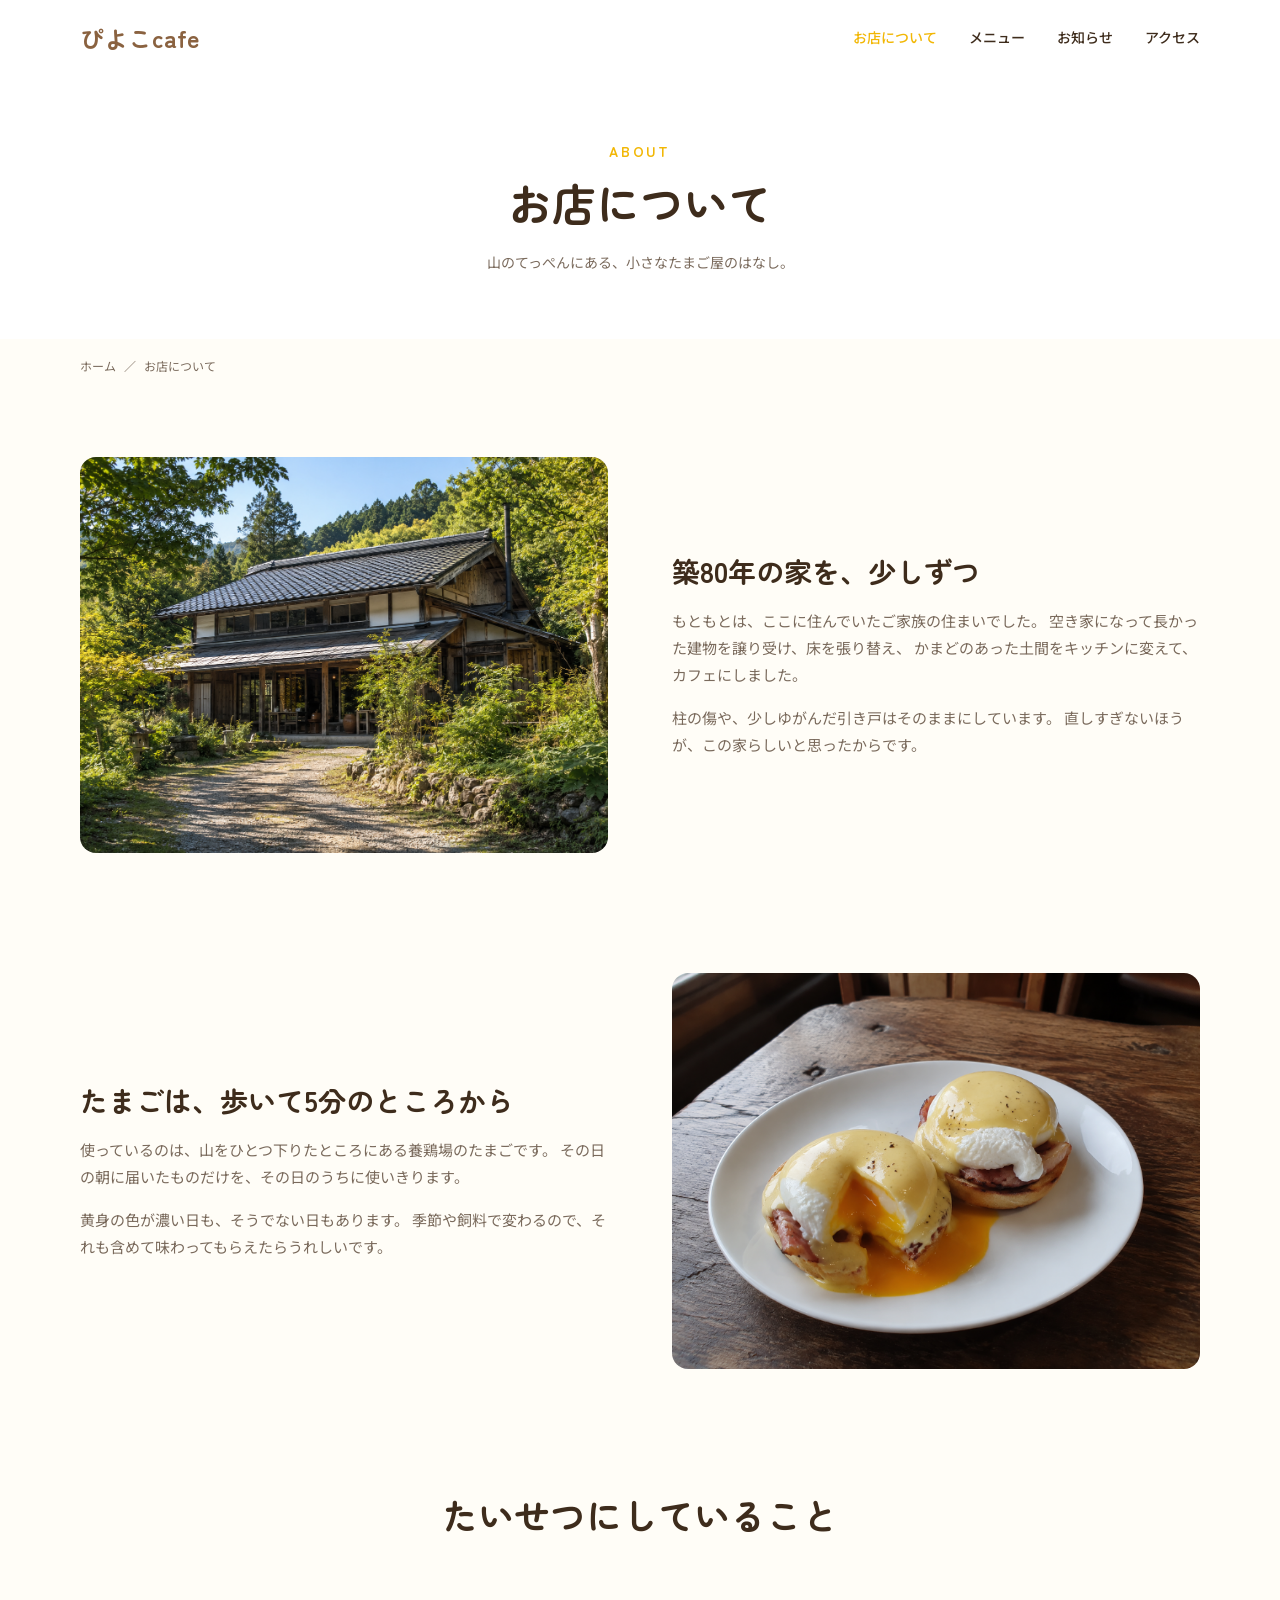
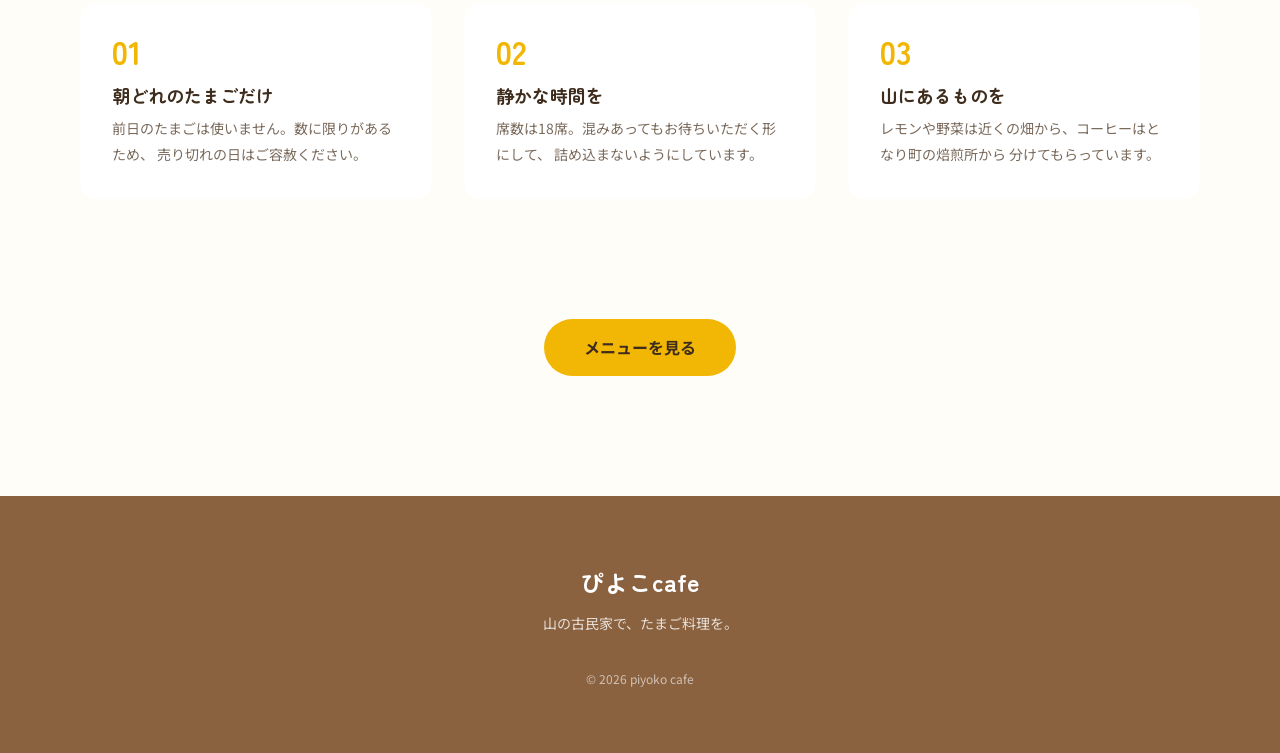
==== static/about.html @ 579f7ea4 "下層ページ4枚を追加し、トップのナビを整理" ====
<!doctype html>
<html lang="ja">
  <head>
    <meta charset="UTF-8" />
    <meta name="viewport" content="width=device-width, initial-scale=1" />
    <title>お店について｜ぴよこcafe</title>
    <meta
      name="description"
      content="築80年の古民家を改装したぴよこcafeのなりたちと、たまごへのこだわりについてご紹介します。"
    />
    <link rel="preconnect" href="https://fonts.googleapis.com" />
    <link rel="preconnect" href="https://fonts.gstatic.com" crossorigin />
    <link
      href="https://fonts.googleapis.com/css2?family=Zen+Maru+Gothic:wght@500;700&family=Noto+Sans+JP:wght@400;500;700&display=swap"
      rel="stylesheet"
    />
    <link rel="stylesheet" href="css/style.css" />
  </head>
  <body>
    <header class="header">
      <div class="container header__inner">
        <a class="header__logo" href="index.html">ぴよこcafe</a>

        <button
          class="hamburger"
          id="hamburger"
          aria-label="メニューを開く"
          aria-expanded="false"
        >
          <span></span>
          <span></span>
          <span></span>
        </button>

        <nav class="nav" id="nav">
          <ul class="nav__list">
            <li><a class="is-current" href="about.html">お店について</a></li>
            <li><a href="menu.html">メニュー</a></li>
            <li><a href="news.html">お知らせ</a></li>
            <li><a href="access.html">アクセス</a></li>
          </ul>
        </nav>
      </div>
    </header>

    <main>
      <section class="page-header">
        <div class="container">
          <p class="section__label">ABOUT</p>
          <h1 class="page-header__title">お店について</h1>
          <p class="page-header__text">
            山のてっぺんにある、小さなたまご屋のはなし。
          </p>
        </div>
      </section>

      <nav class="breadcrumb" aria-label="パンくずリスト">
        <div class="container">
          <ol class="breadcrumb__list">
            <li class="breadcrumb__item"><a href="index.html">ホーム</a></li>
            <li class="breadcrumb__item" aria-current="page">お店について</li>
          </ol>
        </div>
      </nav>

      <section class="about">
        <div class="container">
          <div class="about-story">
            <img
              class="about-story__image"
              src="images/exterior.png"
              alt="山の中にあるぴよこcafeの外観"
              loading="lazy"
            />
            <div class="about-story__body">
              <h2 class="about-story__title">築80年の家を、少しずつ</h2>
              <p class="about-story__text">
                もともとは、ここに住んでいたご家族の住まいでした。
                空き家になって長かった建物を譲り受け、床を張り替え、
                かまどのあった土間をキッチンに変えて、カフェにしました。
              </p>
              <p class="about-story__text">
                柱の傷や、少しゆがんだ引き戸はそのままにしています。
                直しすぎないほうが、この家らしいと思ったからです。
              </p>
            </div>
          </div>

          <div class="about-story about-story--reverse">
            <img
              class="about-story__image"
              src="images/menu-benedict.png"
              alt="エッグベネディクト"
              loading="lazy"
            />
            <div class="about-story__body">
              <h2 class="about-story__title">
                たまごは、歩いて5分のところから
              </h2>
              <p class="about-story__text">
                使っているのは、山をひとつ下りたところにある養鶏場のたまごです。
                その日の朝に届いたものだけを、その日のうちに使いきります。
              </p>
              <p class="about-story__text">
                黄身の色が濃い日も、そうでない日もあります。
                季節や飼料で変わるので、それも含めて味わってもらえたらうれしいです。
              </p>
            </div>
          </div>

          <div class="about-points">
            <h2 class="section__title">たいせつにしていること</h2>
            <ul class="about-points__list">
              <li class="about-point">
                <p class="about-point__number">01</p>
                <h3 class="about-point__title">朝どれのたまごだけ</h3>
                <p class="about-point__text">
                  前日のたまごは使いません。数に限りがあるため、
                  売り切れの日はご容赦ください。
                </p>
              </li>
              <li class="about-point">
                <p class="about-point__number">02</p>
                <h3 class="about-point__title">静かな時間を</h3>
                <p class="about-point__text">
                  席数は18席。混みあってもお待ちいただく形にして、
                  詰め込まないようにしています。
                </p>
              </li>
              <li class="about-point">
                <p class="about-point__number">03</p>
                <h3 class="about-point__title">山にあるものを</h3>
                <p class="about-point__text">
                  レモンや野菜は近くの畑から、コーヒーはとなり町の焙煎所から
                  分けてもらっています。
                </p>
              </li>
            </ul>
          </div>

          <div class="about-cta">
            <a class="button" href="menu.html">メニューを見る</a>
          </div>
        </div>
      </section>
    </main>

    <footer class="footer">
      <div class="container footer__inner">
        <p class="footer__logo">ぴよこcafe</p>
        <p class="footer__text">山の古民家で、たまご料理を。</p>
        <p class="footer__copyright">&copy; 2026 piyoko cafe</p>
      </div>
    </footer>

    <script>
      const hamburger = document.getElementById("hamburger");
      const nav = document.getElementById("nav");

      const toggleNav = () => {
        hamburger.classList.toggle("is-open");
        nav.classList.toggle("is-open");

        document.body.classList.toggle("is-fixed");
        const isOpen = hamburger.classList.contains("is-open");
        hamburger.setAttribute("aria-expanded", isOpen);
      };

      hamburger.addEventListener("click", toggleNav);

      nav.querySelectorAll("a").forEach((link) => {
        link.addEventListener("click", () => {
          if (nav.classList.contains("is-open")) {
            toggleNav();
          }
        });
      });
    </script>
  </body>
</html>
---- static/css/style.css ----
@charset "UTF-8";

/* =========================================
   1. 変数定義
   ========================================= */
:root {
  /* 色 */
  --color-primary: #F2B705;
  --color-base:    #FFFDF7;
  --color-wood:    #8A6240;
  --color-text:    #3E2C1C;
  --color-white:   #FFFFFF;
  --color-gray:    #7A6A5C;

  /* 余白 */
  --space-sm:  8px;
  --space-md:  16px;
  --space-lg:  32px;
  --space-xl:  64px;
  --space-2xl: 120px;

  /* フォント */
  --font-heading: "Zen Maru Gothic", sans-serif;
  --font-body:    "Noto Sans JP", sans-serif;

  /* その他 */
  --radius: 16px;
  --max-width: 1120px;
}

/* =========================================
   2. リセット

   ========================================= */
*,
*::before,
*::after {
  box-sizing: border-box;
}

body,
h1, h2, h3, h4, p, ul, ol, li, figure, dl, dd {
  margin: 0;
  padding: 0;
}

ul, ol {
  list-style: none;
}

img {
  display: block;
  max-width: 100%;
  height: auto;
}

a {
  color: inherit;
  text-decoration: none;
}

/* =========================================
   3. ベース
   ========================================= */
body {

  background: var(--color-base);
  color: var(--color-text);
  font-family: var(--font-body);
  font-size: 16px;
  line-height: 1.8;
}

h1, h2, h3 {
  font-family: var(--font-heading);
  line-height: 1.4;
}

/* =========================================
   4. 汎用パーツ
   ========================================= */
.container {
  width: min(100% - 40px, var(--max-width));
  margin-inline: auto;
}
/* =========================================
   5. ヘッダー
   ========================================= */
.header {
  background: var(--color-white);
  padding-block: var(--space-md);
  position: sticky;
  top: 0;
  z-index: 10;
}

.header__inner {
  display: flex;
  align-items: center;
  justify-content: space-between;
}

.header__logo {
  font-family: var(--font-heading);
  font-size: 24px;
  font-weight: 700;
  color: var(--color-wood);
}

.nav__list {
  display: flex;
  gap: var(--space-lg);
  font-size: 14px;
  font-weight: 500;
}

.nav__list a:hover {

  color: var(--color-primary);
}

/* =========================================
   6. ヒーロー
   ========================================= */
.hero {
  padding-block: var(--space-2xl);
  text-align: center;
}

.hero__lead {
  font-family: var(--font-heading);
  color: var(--color-wood);
  font-size: 16px;
  letter-spacing: 0.1em;
}

.hero__title {
  font-size: clamp(40px, 8vw, 72px);
  margin-block: var(--space-md);
}

.hero__text {
  color: var(--color-gray);
  margin-bottom: var(--space-lg);
}

/* =========================================
   7. ボタン
   ========================================= */
.button {

  display: inline-block;
  background: var(--color-primary);
  color: var(--color-text);
  font-weight: 700;
  padding: 14px 40px;
  border-radius: 999px;
  transition: opacity 0.3s;
}

.button:hover {
  opacity: 0.8;
}
/* =========================================
   8. セクション共通
   ========================================= */
.section__label {
  font-family: var(--font-heading);
  color: var(--color-primary);
  font-size: 14px;
  font-weight: 700;
  letter-spacing: 0.2em;
  text-align: center;
}

.section__title {
  font-size: clamp(24px, 4vw, 36px);
  text-align: center;
  margin-block: var(--space-sm) var(--space-xl);
}

/* =========================================
   9. コンセプト
   ========================================= */
.concept {
  padding-block: var(--space-2xl);
  background: var(--color-white);
}

.concept__text {
  text-align: center;
  color: var(--color-gray);
  margin-bottom: var(--space-lg);
}
/* =========================================
   10. メニュー
   ========================================= */
.menu {
  padding-block: var(--space-2xl);
}

.menu__list {
  display: grid;
  grid-template-columns: repeat(auto-fit, minmax(280px, 1fr));
  gap: var(--space-lg);
}

.card {
  background: var(--color-white);
  border-radius: var(--radius);
  overflow: hidden;
  transition: transform 0.3s;
}

.card:hover {
  transform: translateY(-8px);
}

.card__image {
  width: 100%;
  aspect-ratio: 4 / 3;
  object-fit: cover;
}
.card__body {
  padding: var(--space-lg);
}

.card__title {
  font-size: 20px;
  margin-bottom: var(--space-sm);
}

.card__text {
  font-size: 14px;
  color: var(--color-gray);
  margin-bottom: var(--space-md);
}

.card__price {
  font-family: var(--font-heading);
  font-weight: 700;
  color: var(--color-wood);
}

.menu__more {
  text-align: center;
  margin-top: var(--space-xl);
}
/* =========================================
   11. お知らせ
   ========================================= */
.news {
  padding-block: var(--space-2xl);
  background: var(--color-white);
}

.news__list {
  max-width: 720px;
  margin-inline: auto;
}

.news__item {
  border-bottom: 1px solid #EDE4D8;
}

.news__item a {
  display: flex;
  gap: var(--space-lg);
  padding-block: var(--space-md);
  transition: color 0.3s;
}

.news__item a:hover {
  color: var(--color-primary);
}

.news__date {
  color: var(--color-wood);
  font-size: 14px;
  flex-shrink: 0;

}

.news__title {
  font-size: 15px;
}
/* =========================================
   12. アクセス
   ========================================= */
.access {
  padding-block: var(--space-2xl);
}

.access__list {
  max-width: 720px;
  margin-inline: auto;
}

.access__row {
  display: flex;
  gap: var(--space-lg);
  padding-block: var(--space-md);
  border-bottom: 1px solid #EDE4D8;
}

.access__row dt {
  font-family: var(--font-heading);
  font-weight: 700;
  color: var(--color-wood);
  width: 100px;
  flex-shrink: 0;
}

.access__row dd {
  margin: 0;
}

/* =========================================

   13. フッター
   ========================================= */
.footer {
  background: var(--color-wood);
  color: var(--color-white);
  padding-block: var(--space-xl);
  text-align: center;
}

.footer__logo {
  font-family: var(--font-heading);
  font-size: 24px;
  font-weight: 700;
}

.footer__text {
  font-size: 14px;
  opacity: 0.8;
  margin-block: var(--space-sm) var(--space-lg);
}

.footer__copyright {
  font-size: 12px;
  opacity: 0.6;
}
/* =========================================
   14. ハンバーガーボタン
   ========================================= */
.hamburger {
  display: none;
  width: 32px;
  height: 24px;
  background: none;
  border: none;
  padding: 0;
  cursor: pointer;
  position: relative;
  z-index: 30;
}

.hamburger span {
  display: block;
  width: 100%;
  height: 2px;
  background: var(--color-wood);
  position: absolute;
  left: 0;
  transition: 0.3s;
}

.hamburger span:nth-child(1) { top: 0; }
.hamburger span:nth-child(2) { top: 11px; }
.hamburger span:nth-child(3) { bottom: 0; }

.hamburger.is-open span:nth-child(1) {
  top: 11px;
  transform: rotate(45deg);

}
.hamburger.is-open span:nth-child(2) {
  opacity: 0;
}
.hamburger.is-open span:nth-child(3) {
  bottom: 11px;
  transform: rotate(-45deg);
}

/* =========================================
   15. スマホ対応
   ========================================= */
@media (max-width: 768px) {
  .hamburger {
    display: block;
  }

  .nav {
    position: fixed;
    inset: 0;
    background: var(--color-base);
    display: grid;
    place-items: center;
    opacity: 0;
    visibility: hidden;
    transition: 0.3s;
    z-index: 20;
  }

  .nav.is-open {
    opacity: 1;
    visibility: visible;

  }

  .nav__list {
    flex-direction: column;
    gap: var(--space-lg);
    font-size: 18px;
    text-align: center;
  }
}
body.is-fixed {
  overflow: hidden;
}
/* =========================================
   16. 画像
   ========================================= */
.hero {
  background-image: linear-gradient(
      rgba(255, 253, 247, 0.82),
      rgba(255, 253, 247, 0.82)
    ),
    url("../images/hero.png");
  background-size: cover;
  background-position: center;
}

.concept__image {
  width: 100%;
  max-width: 880px;
  aspect-ratio: 16 / 9;
  object-fit: cover;
  border-radius: var(--radius);
  margin: var(--space-xl) auto 0;
}
/* =========================================
   17. 下層ページ共通
   ========================================= */
html {
  scroll-behavior: smooth;
}

[id] {
  scroll-margin-top: 80px;
}

.nav__list a.is-current {
  color: var(--color-primary);
}

.page-header {
  background: var(--color-white);
  padding-block: var(--space-xl);
  text-align: center;
}

.page-header__title {
  font-size: clamp(28px, 5vw, 44px);
  margin-top: var(--space-sm);
}

.page-header__text {
  color: var(--color-gray);
  font-size: 14px;
  margin-top: var(--space-md);
}


.breadcrumb {
  padding-block: var(--space-md);
  font-size: 12px;
  color: var(--color-gray);
}

.breadcrumb__list {
  display: flex;
  gap: var(--space-sm);
}

.breadcrumb__item + .breadcrumb__item::before {
  content: "／";
  margin-right: var(--space-sm);
}

.breadcrumb__item a:hover {
  color: var(--color-primary);
}

/* =========================================
   18. メニューページ
   ========================================= */
.menu-page {
  padding-block: var(--space-xl) var(--space-2xl);
}

.category-nav {
  margin-block: var(--space-2xl) var(--space-xl);
}

.category-nav__list {

  display: flex;
  flex-wrap: wrap;
  justify-content: center;
  gap: var(--space-md);
}

.category-nav__link {
  display: inline-block;
  background: var(--color-white);
  border: 1px solid #ede4d8;
  border-radius: 999px;
  padding: var(--space-sm) var(--space-lg);
  font-size: 14px;
  transition: 0.3s;
}

.category-nav__link:hover {
  background: var(--color-primary);
  border-color: var(--color-primary);
}

.menu-category {
  max-width: 720px;
  margin-inline: auto;
}

.menu-category + .menu-category {
  margin-top: var(--space-2xl);
}

.menu-category__title {
  font-size: 24px;

  text-align: center;
  color: var(--color-wood);
  margin-bottom: var(--space-lg);
}

.menu-item {
  border-bottom: 1px solid #ede4d8;
  padding-block: var(--space-md);
}

.menu-item__head {
  display: flex;
  align-items: baseline;
  justify-content: space-between;
  gap: var(--space-md);
}

.menu-item__name {
  font-size: 18px;
}

.menu-item__price {
  font-family: var(--font-heading);
  font-weight: 700;
  color: var(--color-wood);
  flex-shrink: 0;
}

.menu-item__text {
  font-size: 14px;
  color: var(--color-gray);
  margin-top: var(--space-sm);

}

.menu-note {
  text-align: center;
  font-size: 13px;
  color: var(--color-gray);
  margin-top: var(--space-2xl);
}
/* =========================================
   19. お店についてページ
   ========================================= */
.about {
  padding-block: var(--space-xl) var(--space-2xl);
}

.about-story {
  display: grid;
  grid-template-columns: 1fr 1fr;
  gap: var(--space-xl);
  align-items: center;
}

.about-story + .about-story {
  margin-top: var(--space-2xl);
}

.about-story--reverse .about-story__image {
  order: 2;
}

.about-story__image {
  width: 100%;
  aspect-ratio: 4 / 3;
  object-fit: cover;
  border-radius: var(--radius);
}

.about-story__title {
  font-size: clamp(20px, 3vw, 28px);
  margin-bottom: var(--space-md);

}

.about-story__text {
  color: var(--color-gray);
  font-size: 15px;
}

.about-story__text + .about-story__text {
  margin-top: var(--space-md);
}

.about-points {
  margin-top: var(--space-2xl);
}

.about-points__list {
  display: grid;
  grid-template-columns: repeat(auto-fit, minmax(280px, 1fr));
  gap: var(--space-lg);
}

.about-point {
  background: var(--color-white);
  border-radius: var(--radius);
  padding: var(--space-lg);
}

.about-point__number {
  font-family: var(--font-heading);
  font-weight: 700;
  font-size: 32px;
  color: var(--color-primary);

  line-height: 1;
}

.about-point__title {
  font-size: 18px;
  margin-block: var(--space-md) var(--space-sm);
}

.about-point__text {
  font-size: 14px;
  color: var(--color-gray);
}

.about-cta {
  text-align: center;
  margin-top: var(--space-2xl);
}

@media (max-width: 768px) {
  .about-story {
    grid-template-columns: 1fr;
    gap: var(--space-lg);
  }

  .about-story--reverse .about-story__image {
    order: 0;
  }
}
/* =========================================
   20. お知らせページ
   ========================================= */
.news-page {
  padding-block: var(--space-xl) var(--space-2xl);
}

.news-archive {
  max-width: 720px;
  margin-inline: auto;
}

.news-archive__item + .news-archive__item {
  margin-top: var(--space-md);
}

.news-archive__link {
  display: block;
  background: var(--color-white);
  border-radius: var(--radius);
  padding: var(--space-lg);
  transition: transform 0.3s;
}

.news-archive__link:hover {
  transform: translateY(-4px);
}

.news-archive__meta {
  display: flex;
  align-items: center;
  gap: var(--space-md);

}

.news-archive__date {
  font-family: var(--font-heading);
  font-size: 14px;
  color: var(--color-wood);
}

.news-archive__category {
  background: var(--color-primary);
  border-radius: 999px;
  padding: 2px var(--space-md);
  font-size: 12px;
  font-weight: 700;
}

.news-archive__title {
  font-size: 18px;
  margin-block: var(--space-sm);
}

.news-archive__link:hover .news-archive__title {
  color: var(--color-primary);
}

.news-archive__text {
  font-size: 14px;
  color: var(--color-gray);
}

.pagination {
  margin-top: var(--space-xl);

}

.pagination__list {
  display: flex;
  justify-content: center;
  gap: var(--space-sm);
}

.pagination__item {
  display: grid;
  place-items: center;
  min-width: 40px;
  height: 40px;
  padding-inline: var(--space-md);
  background: var(--color-white);
  border: 1px solid #ede4d8;
  border-radius: 999px;
  font-size: 14px;
  transition: 0.3s;
}

a.pagination__item:hover {
  background: var(--color-primary);
  border-color: var(--color-primary);
}

.pagination__item.is-current {
  background: var(--color-primary);
  border-color: var(--color-primary);
  font-weight: 700;
}
/* =========================================
   21. アクセスページ
   ========================================= */
.access-page {
  padding-block: var(--space-xl) var(--space-2xl);
}

.access-map {
  display: grid;
  place-items: center;
  aspect-ratio: 16 / 7;
  background: var(--color-white);
  border: 1px dashed #ede4d8;
  border-radius: var(--radius);
}

.access-map__note {
  text-align: center;
  color: var(--color-gray);
  font-size: 14px;
}

.access-map__sub {
  font-size: 12px;
  opacity: 0.7;
}

.access-info {
  display: grid;
  grid-template-columns: 1fr 1fr;
  gap: var(--space-xl);
  margin-top: var(--space-2xl);

}

.access-info__title {
  font-size: 22px;
  color: var(--color-wood);
  margin-bottom: var(--space-md);
}

.access-info .access__list {
  max-width: none;
}

.access-route__item + .access-route__item {
  margin-top: var(--space-lg);
}

.access-route__title {
  font-size: 16px;
  margin-bottom: var(--space-sm);
}

.access-route__text {
  font-size: 14px;
  color: var(--color-gray);
}

.access-notice {
  background: var(--color-white);
  border-radius: var(--radius);
  padding: var(--space-lg);
  margin-top: var(--space-2xl);
}


.access-notice__title {
  font-size: 18px;
  margin-bottom: var(--space-md);
}

.access-notice__list li {
  font-size: 14px;
  color: var(--color-gray);
  padding-left: var(--space-md);
  position: relative;
}

.access-notice__list li::before {
  content: "・";
  position: absolute;
  left: 0;
  color: var(--color-primary);
}

@media (max-width: 768px) {
  .access-info {
    grid-template-columns: 1fr;
    gap: var(--space-xl);
  }

  .access-map {
    aspect-ratio: 4 / 3;
  }
}
/* =========================================
   22. トップの「もっと見る」
   ========================================= */
.concept__more,
.news__more,
.access__more {
  text-align: center;
  margin-top: var(--space-xl);
}
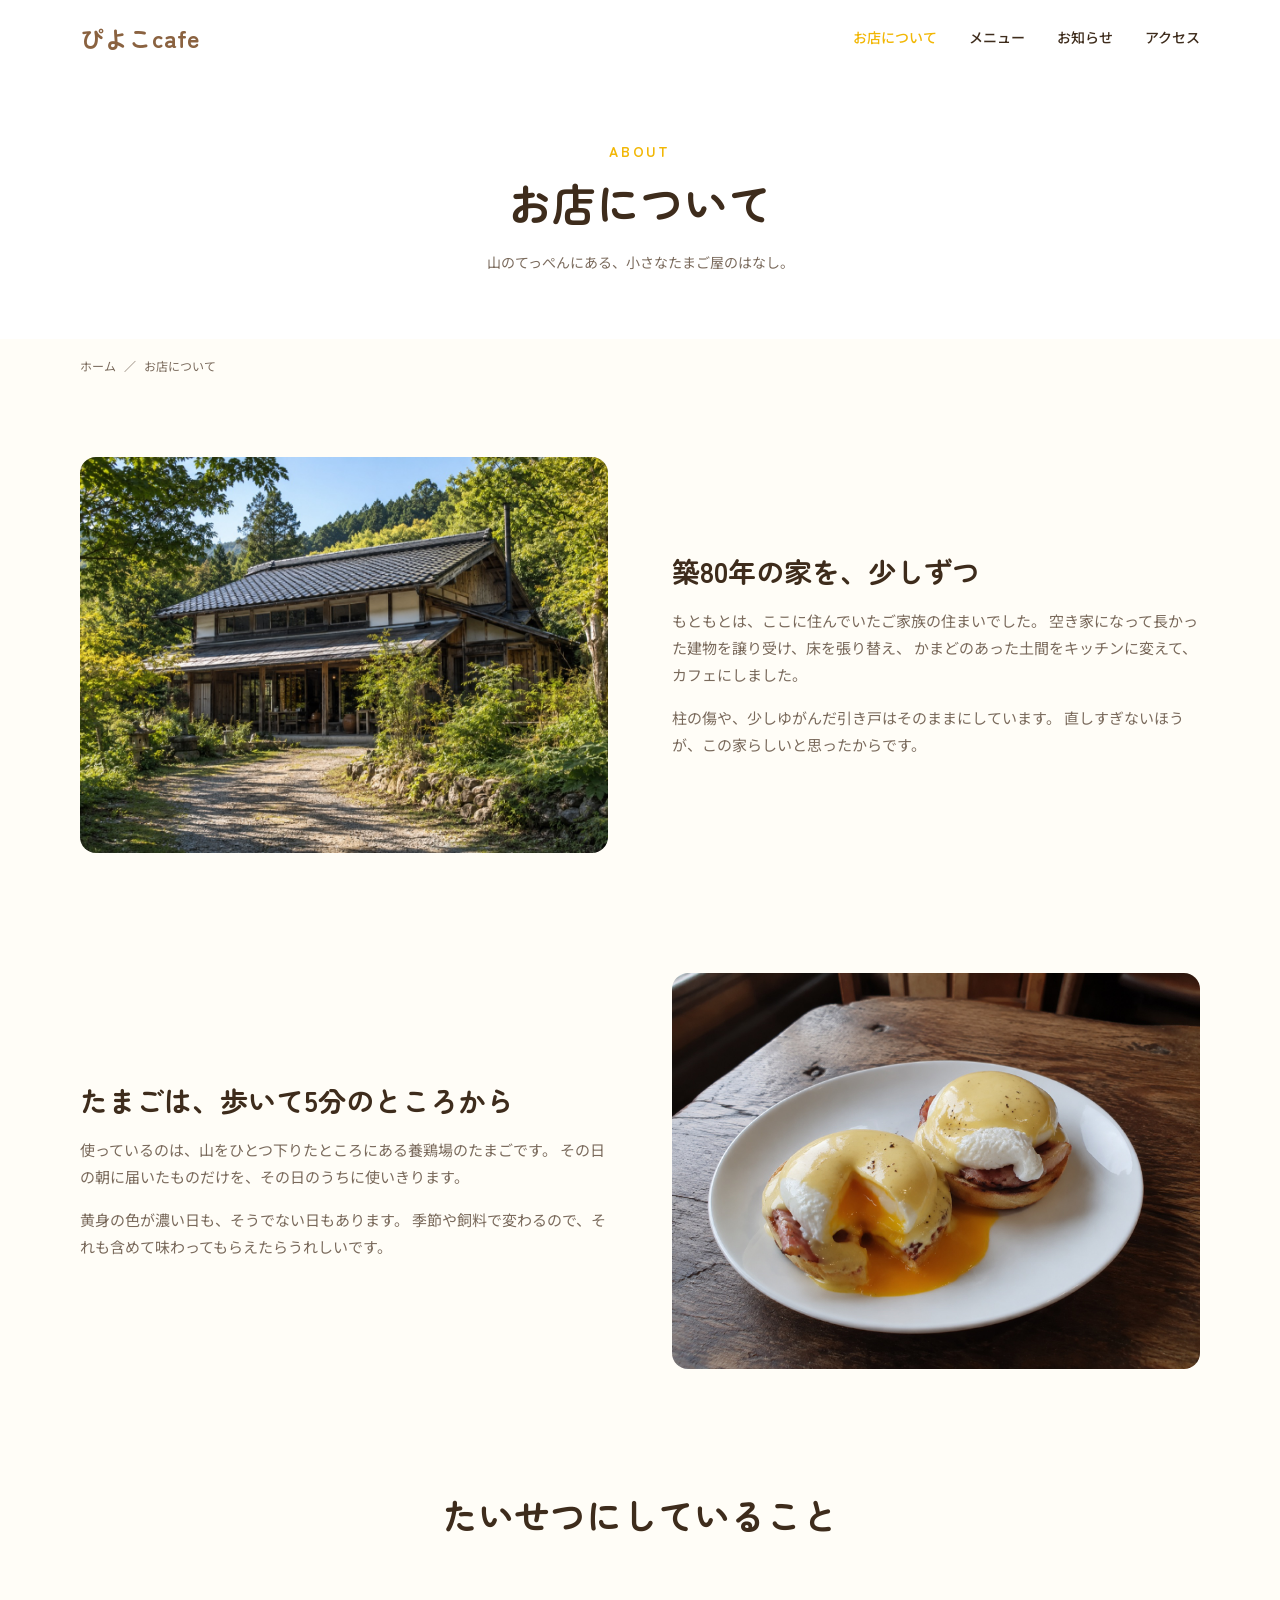
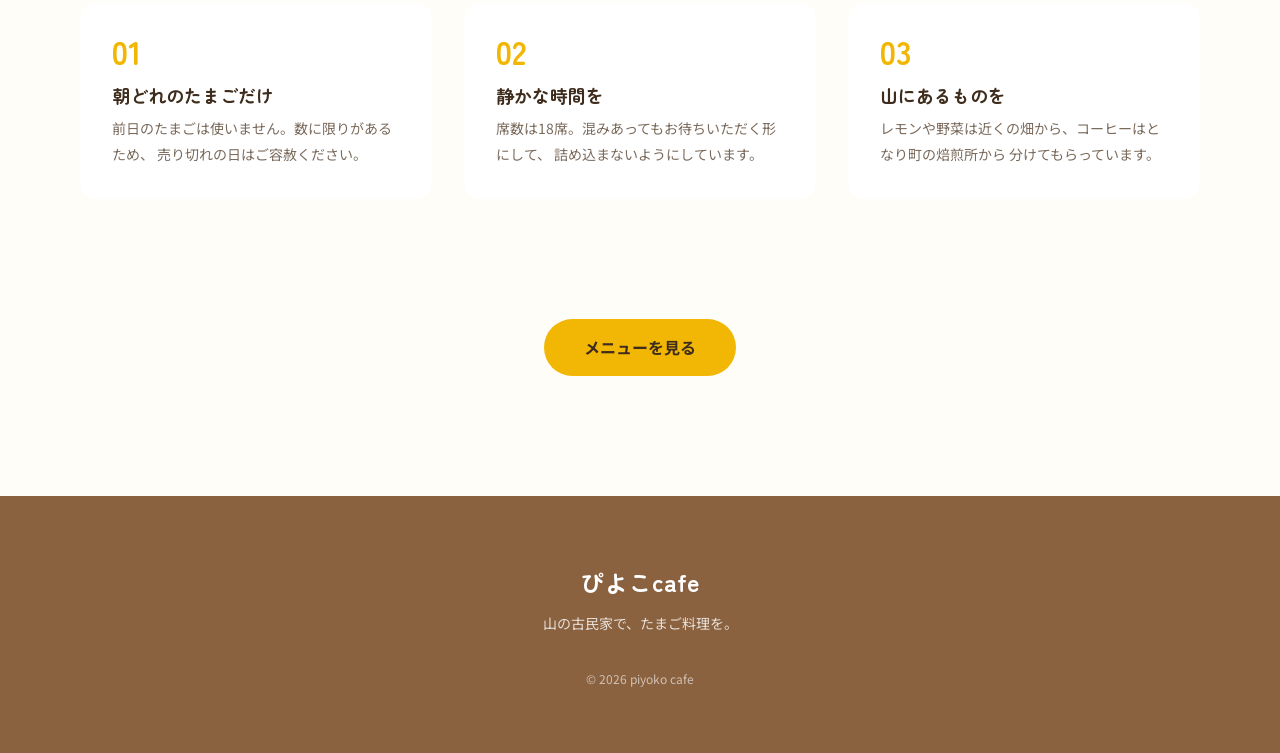
==== commit 9cd98e19: "画像をJPEG圧縮（11.7MB→2.1MB）、single-menu.php を追加" ====
--- a/static/about.html
+++ b/static/about.html
@@ -68,7 +68,7 @@
           <div class="about-story">
             <img
               class="about-story__image"
-              src="images/exterior.png"
+              src="images/exterior.jpg"
               alt="山の中にあるぴよこcafeの外観"
               loading="lazy"
             />
@@ -89,7 +89,7 @@
           <div class="about-story about-story--reverse">
             <img
               class="about-story__image"
-              src="images/menu-benedict.png"
+              src="images/menu-benedict.jpg"
               alt="エッグベネディクト"
               loading="lazy"
             />
--- a/static/css/style.css
+++ b/static/css/style.css
@@ -428,7 +428,7 @@
       rgba(255, 253, 247, 0.82),
       rgba(255, 253, 247, 0.82)
     ),
-    url("../images/hero.png");
+    url("../images/hero.jpg");
   background-size: cover;
   background-position: center;
 }
@@ -877,3 +877,13 @@
   text-align: center;
   margin-top: var(--space-xl);
 }
+/* =========================================
+   23. 固定ページ本文
+   ========================================= */
+.page-content {
+  padding-block: var(--space-xl) var(--space-2xl);
+}
+
+.page-content > .container > * + * {
+  margin-top: var(--space-md);
+}
